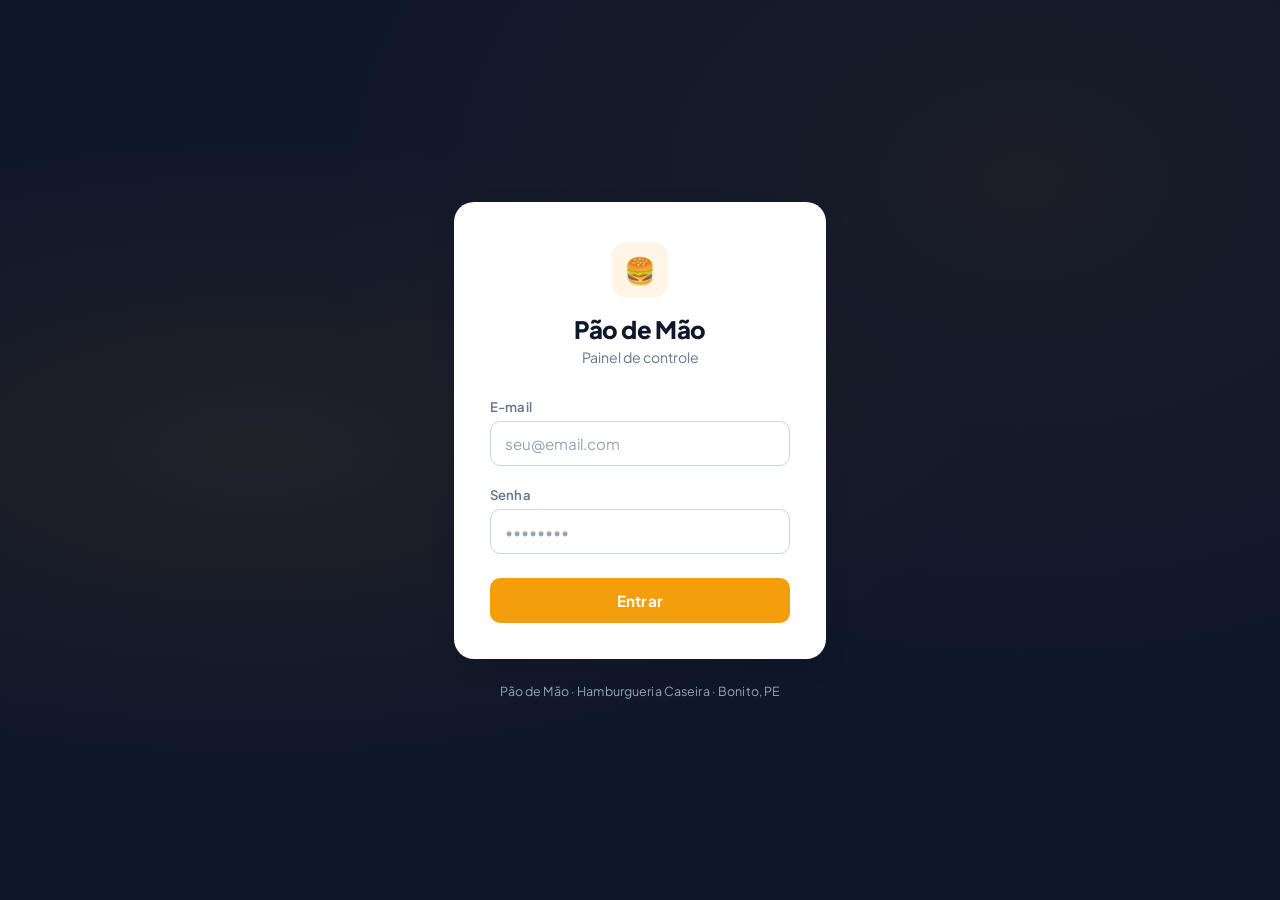
==== frontend/admin/index.html @ 19209ef0 "feat(admin): criar página de login e layout base do dashboard" ====
<!DOCTYPE html>
<html lang="pt-BR">
<head>
  <meta charset="UTF-8" />
  <meta name="viewport" content="width=device-width, initial-scale=1.0" />
  <title>Painel — Pão de Mão</title>
  <meta name="robots" content="noindex, nofollow" />
  <link rel="preconnect" href="https://fonts.googleapis.com" />
  <link rel="preconnect" href="https://fonts.gstatic.com" crossorigin />
  <link href="https://fonts.googleapis.com/css2?family=Plus+Jakarta+Sans:wght@400;500;600;700;800&display=swap" rel="stylesheet" />
  <link rel="stylesheet" href="css/admin.css" />
</head>
<body class="login-page">

  <div class="login-container">
    <div class="login-card">

      <div class="login-brand">
        <div class="login-brand-icon">🍔</div>
        <h1>Pão de Mão</h1>
        <p>Painel de controle</p>
      </div>

      <form id="form-login" class="login-form" novalidate>
        <div class="form-group">
          <label class="form-label" for="input-email">E-mail</label>
          <input
            id="input-email"
            class="form-input"
            type="email"
            placeholder="seu@email.com"
            autocomplete="email"
            required
          />
        </div>

        <div class="form-group">
          <label class="form-label" for="input-senha">Senha</label>
          <input
            id="input-senha"
            class="form-input"
            type="password"
            placeholder="••••••••"
            autocomplete="current-password"
            required
          />
        </div>

        <p id="login-erro" class="login-erro hidden" role="alert"></p>

        <button id="btn-entrar" class="btn-login" type="submit">
          Entrar
        </button>
      </form>

    </div>

    <p class="login-footer">Pão de Mão · Hamburgueria Caseira · Bonito, PE</p>
  </div>

  <script src="js/config.js"></script>
  <script src="js/auth.js"></script>
</body>
</html>
---- frontend/admin/css/admin.css ----
/* =============================================
   RESET & BASE
   ============================================= */
*, *::before, *::after {
  box-sizing: border-box;
  margin: 0;
  padding: 0;
}

html {
  font-size: 16px;
  -webkit-text-size-adjust: 100%;
}

body {
  font-family: 'Plus Jakarta Sans', system-ui, sans-serif;
  background: var(--bg);
  color: var(--texto);
  min-height: 100vh;
  -webkit-font-smoothing: antialiased;
}

img {
  display: block;
  max-width: 100%;
}

button {
  cursor: pointer;
  border: none;
  background: none;
  font-family: inherit;
}

input, textarea, select {
  font-family: inherit;
  font-size: 1rem;
}

a {
  text-decoration: none;
  color: inherit;
}

/* =============================================
   TOKENS DE DESIGN — ADMIN
   ============================================= */
:root {
  /* Superfícies */
  --bg:              #f1f5f9;
  --bg-card:         #ffffff;
  --bg-sidebar:      #0f172a;
  --bg-sidebar-item: rgba(255,255,255,.06);
  --bg-sidebar-ativo: rgba(255,255,255,.12);
  --bg-input:        #ffffff;
  --bg-login:        #0f172a;

  /* Texto */
  --texto:           #0f172a;
  --texto-sec:       #64748b;
  --texto-terc:      #94a3b8;
  --texto-sidebar:   #94a3b8;
  --texto-sidebar-ativo: #ffffff;

  /* Accent */
  --accent:          #f59e0b;
  --accent-hover:    #d97706;
  --accent-light:    rgba(245,158,11,.1);

  /* Feedback */
  --sucesso:         #10b981;
  --sucesso-light:   rgba(16,185,129,.1);
  --erro:            #ef4444;
  --erro-light:      rgba(239,68,68,.08);
  --aviso:           #f59e0b;
  --aviso-light:     rgba(245,158,11,.1);

  /* Bordas */
  --borda:           #e2e8f0;
  --borda-input:     #cbd5e1;
  --borda-focus:     #f59e0b;

  /* Sombras */
  --sombra-sm:   0 1px 2px rgba(0,0,0,.05);
  --sombra-md:   0 4px 12px rgba(0,0,0,.08);
  --sombra-lg:   0 8px 24px rgba(0,0,0,.12);
  --sombra-card: 0 1px 3px rgba(0,0,0,.06), 0 1px 2px rgba(0,0,0,.04);

  /* Raios */
  --radius-sm:  6px;
  --radius-md:  10px;
  --radius-lg:  14px;
  --radius-xl:  20px;

  /* Layout */
  --sidebar-w: 260px;
  --header-h:  64px;

  /* Transições */
  --trans-fast: 150ms ease;
  --trans-base: 200ms ease;
}

/* =============================================
   PÁGINA DE LOGIN
   ============================================= */
.login-page {
  display: flex;
  align-items: center;
  justify-content: center;
  min-height: 100vh;
  background: var(--bg-login);
  position: relative;
  overflow: hidden;
}

/* Textura de fundo sutil */
.login-page::before {
  content: '';
  position: absolute;
  inset: 0;
  background:
    radial-gradient(ellipse at 20% 50%, rgba(245,158,11,.08) 0%, transparent 50%),
    radial-gradient(ellipse at 80% 20%, rgba(245,158,11,.05) 0%, transparent 50%);
  pointer-events: none;
}

.login-container {
  position: relative;
  width: 100%;
  max-width: 420px;
  padding: 0 24px;
}

.login-card {
  background: var(--bg-card);
  border-radius: var(--radius-xl);
  padding: 40px 36px 36px;
  box-shadow: var(--sombra-lg);
}

/* Branding */
.login-brand {
  text-align: center;
  margin-bottom: 32px;
}

.login-brand-icon {
  display: inline-flex;
  align-items: center;
  justify-content: center;
  width: 56px;
  height: 56px;
  background: var(--accent-light);
  border-radius: var(--radius-lg);
  font-size: 1.6rem;
  margin-bottom: 16px;
}

.login-brand h1 {
  font-size: 1.5rem;
  font-weight: 800;
  color: var(--texto);
  letter-spacing: -.02em;
}

.login-brand p {
  font-size: .88rem;
  color: var(--texto-sec);
  margin-top: 4px;
}

/* Formulário */
.login-form {
  display: flex;
  flex-direction: column;
  gap: 20px;
}

.form-group {
  display: flex;
  flex-direction: column;
  gap: 6px;
}

.form-label {
  font-size: .82rem;
  font-weight: 600;
  color: var(--texto-sec);
  letter-spacing: .01em;
}

.form-input {
  width: 100%;
  padding: 12px 14px;
  border: 1.5px solid var(--borda-input);
  border-radius: var(--radius-md);
  background: var(--bg-input);
  color: var(--texto);
  font-size: .95rem;
  transition: border-color var(--trans-fast), box-shadow var(--trans-fast);
  outline: none;
}

.form-input::placeholder {
  color: var(--texto-terc);
}

.form-input:focus {
  border-color: var(--borda-focus);
  box-shadow: 0 0 0 3px var(--accent-light);
}

.form-input:invalid:not(:placeholder-shown) {
  border-color: var(--erro);
}

/* Botão de login */
.btn-login {
  width: 100%;
  padding: 13px 20px;
  background: var(--accent);
  color: #fff;
  border-radius: var(--radius-md);
  font-size: .95rem;
  font-weight: 700;
  letter-spacing: .01em;
  transition: background var(--trans-fast), transform var(--trans-fast);
  margin-top: 4px;
}

.btn-login:hover {
  background: var(--accent-hover);
}

.btn-login:active {
  transform: scale(.985);
}

.btn-login:disabled {
  opacity: .6;
  cursor: not-allowed;
  transform: none;
}

/* Mensagem de erro */
.login-erro {
  padding: 10px 14px;
  background: var(--erro-light);
  border: 1px solid rgba(239,68,68,.2);
  border-radius: var(--radius-sm);
  color: var(--erro);
  font-size: .85rem;
  font-weight: 500;
  line-height: 1.4;
}

/* Rodapé do login */
.login-footer {
  text-align: center;
  margin-top: 24px;
  font-size: .78rem;
  color: var(--texto-terc);
  letter-spacing: .01em;
}

/* =============================================
   LAYOUT DO DASHBOARD (sidebar + conteúdo)
   ============================================= */
.admin-layout {
  display: grid;
  grid-template-columns: var(--sidebar-w) 1fr;
  grid-template-rows: var(--header-h) 1fr;
  grid-template-areas:
    "sidebar header"
    "sidebar conteudo";
  min-height: 100vh;
}

/* ── Sidebar ── */
.sidebar {
  grid-area: sidebar;
  background: var(--bg-sidebar);
  padding: 24px 16px;
  display: flex;
  flex-direction: column;
  gap: 8px;
  position: fixed;
  top: 0;
  left: 0;
  width: var(--sidebar-w);
  height: 100vh;
  overflow-y: auto;
  z-index: 50;
}

.sidebar-brand {
  display: flex;
  align-items: center;
  gap: 12px;
  padding: 4px 12px 20px;
  border-bottom: 1px solid rgba(255,255,255,.08);
  margin-bottom: 8px;
}

.sidebar-brand-icon {
  display: flex;
  align-items: center;
  justify-content: center;
  width: 38px;
  height: 38px;
  background: var(--accent);
  border-radius: var(--radius-sm);
  font-size: 1.1rem;
  flex-shrink: 0;
}

.sidebar-brand h2 {
  font-size: 1.05rem;
  font-weight: 800;
  color: #fff;
  letter-spacing: -.01em;
  white-space: nowrap;
}

.sidebar-brand small {
  display: block;
  font-size: .7rem;
  font-weight: 500;
  color: var(--texto-sidebar);
  margin-top: 1px;
}

.sidebar-nav {
  display: flex;
  flex-direction: column;
  gap: 2px;
  flex: 1;
}

.sidebar-link {
  display: flex;
  align-items: center;
  gap: 12px;
  padding: 10px 12px;
  border-radius: var(--radius-sm);
  color: var(--texto-sidebar);
  font-size: .88rem;
  font-weight: 500;
  transition: background var(--trans-fast), color var(--trans-fast);
  white-space: nowrap;
}

.sidebar-link:hover {
  background: var(--bg-sidebar-item);
  color: #fff;
}

.sidebar-link.ativo {
  background: var(--bg-sidebar-ativo);
  color: var(--texto-sidebar-ativo);
  font-weight: 600;
}

.sidebar-link-icon {
  display: flex;
  align-items: center;
  justify-content: center;
  width: 20px;
  height: 20px;
  font-size: 1rem;
  flex-shrink: 0;
}

.sidebar-spacer {
  flex: 1;
}

.sidebar-logout {
  margin-top: 8px;
  padding-top: 12px;
  border-top: 1px solid rgba(255,255,255,.08);
}

/* ── Header do admin ── */
.admin-header {
  grid-area: header;
  background: var(--bg-card);
  border-bottom: 1px solid var(--borda);
  display: flex;
  align-items: center;
  justify-content: space-between;
  padding: 0 32px;
  height: var(--header-h);
  margin-left: var(--sidebar-w);
}

.admin-header-titulo {
  font-size: 1.15rem;
  font-weight: 700;
  color: var(--texto);
  letter-spacing: -.01em;
}

.admin-header-usuario {
  display: flex;
  align-items: center;
  gap: 10px;
}

.admin-header-nome {
  font-size: .88rem;
  font-weight: 500;
  color: var(--texto-sec);
}

.admin-header-avatar {
  display: flex;
  align-items: center;
  justify-content: center;
  width: 36px;
  height: 36px;
  background: var(--accent-light);
  color: var(--accent);
  border-radius: 50%;
  font-size: .82rem;
  font-weight: 700;
}

/* ── Conteúdo principal ── */
.admin-conteudo {
  grid-area: conteudo;
  padding: 28px 32px 48px;
  margin-left: var(--sidebar-w);
  max-width: 1200px;
}

/* ── Botão menu mobile ── */
.btn-menu-mobile {
  display: none;
  align-items: center;
  justify-content: center;
  width: 40px;
  height: 40px;
  border-radius: var(--radius-sm);
  color: var(--texto);
  font-size: 1.3rem;
  transition: background var(--trans-fast);
}

.btn-menu-mobile:hover {
  background: var(--borda);
}

/* =============================================
   COMPONENTES REUTILIZÁVEIS
   ============================================= */

/* ── Card genérico ── */
.card {
  background: var(--bg-card);
  border: 1px solid var(--borda);
  border-radius: var(--radius-lg);
  box-shadow: var(--sombra-card);
}

.card-header {
  display: flex;
  align-items: center;
  justify-content: space-between;
  padding: 20px 24px;
  border-bottom: 1px solid var(--borda);
}

.card-header h3 {
  font-size: 1rem;
  font-weight: 700;
  color: var(--texto);
}

.card-body {
  padding: 24px;
}

/* ── Botões ── */
.btn {
  display: inline-flex;
  align-items: center;
  justify-content: center;
  gap: 8px;
  padding: 10px 18px;
  border-radius: var(--radius-sm);
  font-size: .88rem;
  font-weight: 600;
  transition: background var(--trans-fast), color var(--trans-fast), transform var(--trans-fast);
  white-space: nowrap;
}

.btn:active { transform: scale(.98); }
.btn:disabled { opacity: .5; cursor: not-allowed; transform: none; }

.btn-primary {
  background: var(--accent);
  color: #fff;
}
.btn-primary:hover { background: var(--accent-hover); }

.btn-secondary {
  background: var(--bg);
  color: var(--texto);
  border: 1px solid var(--borda);
}
.btn-secondary:hover { background: var(--borda); }

.btn-danger {
  background: var(--erro-light);
  color: var(--erro);
}
.btn-danger:hover { background: rgba(239,68,68,.15); }

.btn-sm {
  padding: 7px 12px;
  font-size: .82rem;
}

/* ── Badge ── */
.badge {
  display: inline-flex;
  align-items: center;
  padding: 3px 10px;
  border-radius: 99px;
  font-size: .75rem;
  font-weight: 600;
  letter-spacing: .02em;
}

.badge-sucesso {
  background: var(--sucesso-light);
  color: var(--sucesso);
}

.badge-erro {
  background: var(--erro-light);
  color: var(--erro);
}

.badge-aviso {
  background: var(--aviso-light);
  color: var(--aviso);
}

/* ── Toast / notificação ── */
.toast-container {
  position: fixed;
  top: 20px;
  right: 20px;
  z-index: 999;
  display: flex;
  flex-direction: column;
  gap: 8px;
}

.toast {
  padding: 12px 20px;
  border-radius: var(--radius-md);
  font-size: .88rem;
  font-weight: 500;
  box-shadow: var(--sombra-md);
  animation: toastIn .25s ease-out;
  max-width: 380px;
}

.toast-sucesso {
  background: var(--sucesso);
  color: #fff;
}

.toast-erro {
  background: var(--erro);
  color: #fff;
}

@keyframes toastIn {
  from { opacity: 0; transform: translateX(20px); }
  to   { opacity: 1; transform: translateX(0); }
}

/* ── Tabela ── */
.tabela-wrap {
  overflow-x: auto;
}

.tabela {
  width: 100%;
  border-collapse: collapse;
}

.tabela th {
  text-align: left;
  padding: 12px 16px;
  font-size: .78rem;
  font-weight: 600;
  color: var(--texto-terc);
  text-transform: uppercase;
  letter-spacing: .04em;
  border-bottom: 1px solid var(--borda);
  white-space: nowrap;
}

.tabela td {
  padding: 14px 16px;
  font-size: .9rem;
  color: var(--texto);
  border-bottom: 1px solid var(--borda);
  vertical-align: middle;
}

.tabela tr:last-child td {
  border-bottom: none;
}

.tabela tr:hover td {
  background: rgba(0,0,0,.015);
}

/* ── Vazio ── */
.estado-vazio {
  text-align: center;
  padding: 48px 24px;
  color: var(--texto-terc);
}

.estado-vazio-icon {
  font-size: 2.5rem;
  margin-bottom: 12px;
}

.estado-vazio p {
  font-size: .95rem;
}

/* ── Loading ── */
.loading-spinner {
  display: flex;
  align-items: center;
  justify-content: center;
  padding: 48px;
}

.spinner-admin {
  width: 32px;
  height: 32px;
  border: 3px solid var(--borda);
  border-top-color: var(--accent);
  border-radius: 50%;
  animation: spin .6s linear infinite;
}

@keyframes spin {
  to { transform: rotate(360deg); }
}

/* =============================================
   UTILITÁRIOS
   ============================================= */
.hidden { display: none !important; }

.text-sucesso { color: var(--sucesso); }
.text-erro    { color: var(--erro); }
.text-sec     { color: var(--texto-sec); }
.text-terc    { color: var(--texto-terc); }

.mt-4  { margin-top: 1rem; }
.mt-8  { margin-top: 2rem; }
.mb-4  { margin-bottom: 1rem; }
.gap-4 { gap: 1rem; }

/* =============================================
   RESPONSIVO — TABLET (≤ 1024px)
   ============================================= */
@media (max-width: 1024px) {
  :root {
    --sidebar-w: 220px;
  }
}

/* =============================================
   RESPONSIVO — MOBILE (≤ 768px)
   ============================================= */
@media (max-width: 768px) {
  .admin-layout {
    grid-template-columns: 1fr;
    grid-template-areas:
      "header"
      "conteudo";
  }

  .sidebar {
    transform: translateX(-100%);
    transition: transform var(--trans-base);
    z-index: 200;
    width: 280px;
  }

  .sidebar.aberto {
    transform: translateX(0);
  }

  .sidebar-overlay {
    position: fixed;
    inset: 0;
    background: rgba(0,0,0,.4);
    z-index: 199;
    backdrop-filter: blur(2px);
  }

  .admin-header {
    margin-left: 0;
    padding: 0 16px;
  }

  .admin-conteudo {
    margin-left: 0;
    padding: 20px 16px 48px;
  }

  .btn-menu-mobile {
    display: flex;
  }

  .login-card {
    padding: 32px 24px 28px;
  }
}
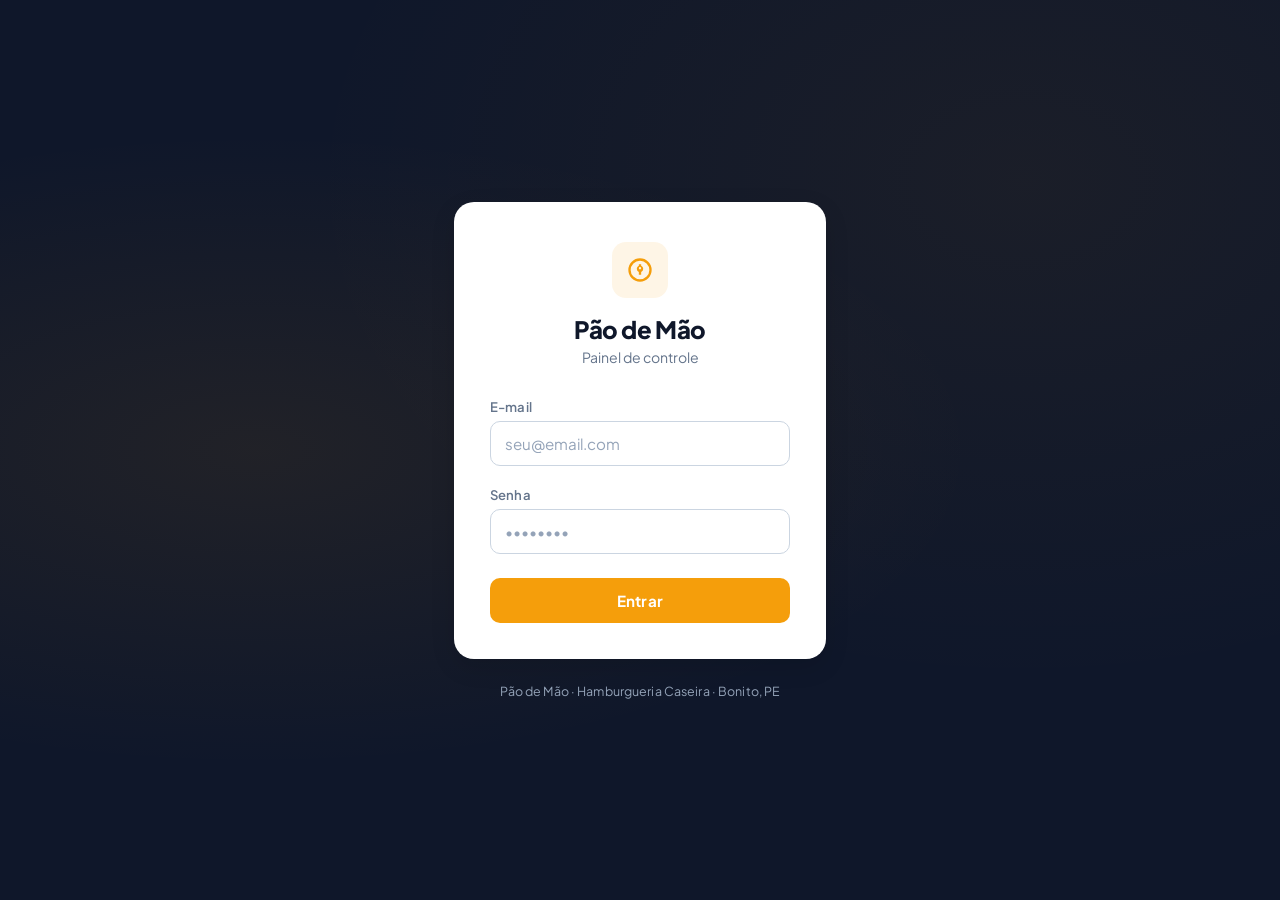
==== commit 728fbd5b: "feat(admin): substituir emojis por ícones SVG Heroicons no painel admin" ====
--- a/frontend/admin/index.html
+++ b/frontend/admin/index.html
@@ -16,7 +16,7 @@
     <div class="login-card">
 
       <div class="login-brand">
-        <div class="login-brand-icon">🍔</div>
+        <div class="login-brand-icon"><svg xmlns="http://www.w3.org/2000/svg" viewBox="0 0 24 24" fill="currentColor" aria-hidden="true" style="width:28px;height:28px;color:var(--accent)"><path d="M12 2a10 10 0 1 1 0 20A10 10 0 0 1 12 2Zm0 2a8 8 0 1 0 0 16A8 8 0 0 0 12 4Zm-1 3h2v1.27a3 3 0 0 1 0 5.46V16h-2v-2.27a3 3 0 0 1 0-5.46V7Zm1 2.5a1 1 0 1 0 0 2 1 1 0 0 0 0-2Z"/></svg></div>
         <h1>Pão de Mão</h1>
         <p>Painel de controle</p>
       </div>
--- a/frontend/admin/css/admin.css
+++ b/frontend/admin/css/admin.css
@@ -1,3 +1,5 @@
+/* frontend/admin/css/admin.css */
+
 /* =============================================
    RESET & BASE
    ============================================= */
@@ -153,7 +155,6 @@
   height: 56px;
   background: var(--accent-light);
   border-radius: var(--radius-lg);
-  font-size: 1.6rem;
   margin-bottom: 16px;
 }
 
@@ -311,8 +312,13 @@
   height: 38px;
   background: var(--accent);
   border-radius: var(--radius-sm);
-  font-size: 1.1rem;
   flex-shrink: 0;
+  color: white;
+}
+
+.sidebar-brand-icon svg {
+  width: 22px;
+  height: 22px;
 }
 
 .sidebar-brand h2 {
@@ -368,8 +374,12 @@
   justify-content: center;
   width: 20px;
   height: 20px;
-  font-size: 1rem;
   flex-shrink: 0;
+}
+
+.sidebar-link-icon svg {
+  width: 20px;
+  height: 20px;
 }
 
 .sidebar-spacer {
@@ -444,8 +454,12 @@
   height: 40px;
   border-radius: var(--radius-sm);
   color: var(--texto);
-  font-size: 1.3rem;
   transition: background var(--trans-fast);
+}
+
+.btn-menu-mobile svg {
+  width: 22px;
+  height: 22px;
 }
 
 .btn-menu-mobile:hover {
@@ -521,6 +535,12 @@
 .btn-sm {
   padding: 7px 12px;
   font-size: .82rem;
+}
+
+.btn svg {
+  width: 16px;
+  height: 16px;
+  flex-shrink: 0;
 }
 
 /* ── Badge ── */
@@ -631,8 +651,16 @@
 }
 
 .estado-vazio-icon {
-  font-size: 2.5rem;
+  display: flex;
+  align-items: center;
+  justify-content: center;
   margin-bottom: 12px;
+  color: var(--texto-terc);
+}
+
+.estado-vazio-icon svg {
+  width: 40px;
+  height: 40px;
 }
 
 .estado-vazio p {
@@ -661,6 +689,488 @@
 }
 
 /* =============================================
+   PEDIDOS
+   ============================================= */
+
+/* Filtros */
+.pedidos-filtros {
+  display: flex;
+  align-items: center;
+  gap: 10px;
+  flex-wrap: wrap;
+  margin-bottom: 20px;
+}
+
+.pedidos-auto-refresh {
+  font-size: .78rem;
+  color: var(--texto-terc);
+  margin-left: auto;
+}
+
+/* Grid de cards */
+.pedidos-grid {
+  display: flex;
+  flex-direction: column;
+  gap: 12px;
+}
+
+/* Card de pedido */
+.pedido-card {
+  background: var(--bg-card);
+  border: 1px solid var(--borda);
+  border-radius: var(--radius-lg);
+  padding: 16px 20px;
+  cursor: pointer;
+  transition: box-shadow var(--trans-fast), border-color var(--trans-fast);
+  box-shadow: var(--sombra-card);
+}
+
+.pedido-card:hover {
+  box-shadow: var(--sombra-md);
+  border-color: var(--accent);
+}
+
+.pedido-card-top {
+  display: flex;
+  align-items: flex-start;
+  justify-content: space-between;
+  gap: 12px;
+  margin-bottom: 10px;
+}
+
+.pedido-card-numero {
+  display: flex;
+  align-items: center;
+  gap: 10px;
+}
+
+.pedido-card-numero strong {
+  font-size: 1rem;
+  color: var(--texto);
+}
+
+.pedido-card-hora {
+  font-size: .82rem;
+  color: var(--texto-terc);
+}
+
+.pedido-card-cliente {
+  font-size: .85rem;
+  color: var(--texto-sec);
+  margin-top: 2px;
+}
+
+.pedido-card-meio {
+  display: flex;
+  align-items: center;
+  gap: 12px;
+  flex-wrap: wrap;
+  padding: 8px 0;
+  border-top: 1px solid var(--borda);
+  border-bottom: 1px solid var(--borda);
+  margin-bottom: 10px;
+}
+
+.pedido-card-tipo {
+  font-size: .85rem;
+  font-weight: 600;
+  color: var(--texto-sec);
+}
+
+.pedido-card-itens {
+  font-size: .82rem;
+  color: var(--texto-terc);
+  flex: 1;
+  white-space: nowrap;
+  overflow: hidden;
+  text-overflow: ellipsis;
+}
+
+.pedido-agendado {
+  font-size: .78rem;
+  font-weight: 600;
+  color: var(--accent);
+  background: var(--accent-light);
+  padding: 2px 8px;
+  border-radius: 99px;
+}
+
+.pedido-card-bottom {
+  display: flex;
+  align-items: center;
+  justify-content: space-between;
+  gap: 12px;
+}
+
+.pedido-card-valores {
+  display: flex;
+  align-items: center;
+  gap: 10px;
+}
+
+.pedido-card-total {
+  font-size: 1rem;
+  font-weight: 700;
+  color: var(--texto);
+}
+
+.pedido-card-pagamento {
+  font-size: .82rem;
+  color: var(--texto-terc);
+}
+
+.pedido-card-acoes {
+  display: flex;
+  align-items: center;
+  gap: 6px;
+}
+
+/* Badges extras para status */
+.badge-info {
+  background: rgba(59,130,246,.1);
+  color: #3b82f6;
+}
+
+.badge-preparo {
+  background: rgba(249,115,22,.1);
+  color: #f97316;
+}
+
+.badge-entregue {
+  background: rgba(107,114,128,.1);
+  color: #6b7280;
+}
+
+/* ── Modal detalhe do pedido ── */
+.detalhe-info-grid {
+  display: grid;
+  grid-template-columns: 1fr 1fr;
+  gap: 14px;
+}
+
+.detalhe-info-item {
+  display: flex;
+  flex-direction: column;
+  gap: 3px;
+}
+
+.detalhe-info-label {
+  font-size: .78rem;
+  font-weight: 600;
+  color: var(--texto-terc);
+  text-transform: uppercase;
+  letter-spacing: .03em;
+}
+
+.detalhe-info-item > span:last-child {
+  font-size: .9rem;
+  color: var(--texto);
+}
+
+.detalhe-secao {
+  margin-top: 20px;
+  padding-top: 16px;
+  border-top: 1px solid var(--borda);
+}
+
+.detalhe-secao h4 {
+  font-size: .88rem;
+  font-weight: 700;
+  color: var(--texto);
+  margin-bottom: 12px;
+}
+
+.detalhe-itens-lista {
+  display: flex;
+  flex-direction: column;
+  gap: 0;
+}
+
+.detalhe-item {
+  display: flex;
+  align-items: flex-start;
+  justify-content: space-between;
+  padding: 10px 0;
+  border-bottom: 1px solid var(--borda);
+  gap: 12px;
+}
+
+.detalhe-item:last-child {
+  border-bottom: none;
+}
+
+.detalhe-item-info {
+  display: flex;
+  gap: 10px;
+  flex: 1;
+}
+
+.detalhe-item-qty {
+  font-size: .88rem;
+  font-weight: 700;
+  color: var(--accent);
+  min-width: 24px;
+}
+
+.detalhe-item-info strong {
+  font-size: .9rem;
+  color: var(--texto);
+}
+
+.detalhe-item-mods {
+  font-size: .78rem;
+  color: var(--texto-terc);
+  margin-top: 2px;
+}
+
+.detalhe-item-obs {
+  font-size: .78rem;
+  color: var(--texto-sec);
+  margin-top: 2px;
+  font-style: italic;
+}
+
+.detalhe-item-preco {
+  font-size: .88rem;
+  font-weight: 600;
+  color: var(--texto);
+  white-space: nowrap;
+}
+
+.detalhe-totais {
+  margin-top: 16px;
+  padding-top: 12px;
+  border-top: 1px solid var(--borda);
+  display: flex;
+  flex-direction: column;
+  gap: 6px;
+}
+
+.detalhe-total-row {
+  display: flex;
+  justify-content: space-between;
+  font-size: .88rem;
+  color: var(--texto-sec);
+}
+
+.detalhe-total-final {
+  padding-top: 8px;
+  border-top: 1px solid var(--borda);
+  font-size: 1rem;
+  color: var(--texto);
+}
+
+/* =============================================
+   ALERTA DE PEDIDO NOVO
+   ============================================= */
+.alerta-novos {
+  display: flex;
+  align-items: center;
+  justify-content: center;
+  gap: 16px;
+  padding: 14px 24px;
+  background: var(--accent);
+  color: #fff;
+  border-radius: var(--radius-lg);
+  margin-bottom: 16px;
+  cursor: pointer;
+  font-weight: 700;
+  font-size: 1rem;
+  box-shadow: var(--sombra-md);
+  animation: alertaPulse 1s ease-in-out infinite;
+  transition: opacity var(--trans-fast);
+}
+
+.alerta-novos:hover {
+  opacity: .9;
+}
+
+.alerta-novos-hint {
+  font-size: .78rem;
+  font-weight: 500;
+  opacity: .8;
+}
+
+@keyframes alertaPulse {
+  0%, 100% { transform: scale(1); }
+  50%      { transform: scale(1.015); box-shadow: 0 4px 20px rgba(245,158,11,.4); }
+}
+
+/* =============================================
+   DASHBOARD
+   ============================================= */
+.dash-welcome {
+  font-size: .95rem;
+  color: var(--texto-sec);
+  margin-bottom: 20px;
+}
+
+.dash-welcome strong {
+  color: var(--texto);
+}
+
+/* Cards de métricas */
+.dash-cards {
+  display: grid;
+  grid-template-columns: repeat(4, 1fr);
+  gap: 16px;
+  margin-bottom: 24px;
+}
+
+.dash-card {
+  display: flex;
+  align-items: center;
+  gap: 16px;
+  padding: 20px;
+  background: var(--bg-card);
+  border: 1px solid var(--borda);
+  border-radius: var(--radius-lg);
+  box-shadow: var(--sombra-card);
+}
+
+.dash-card-icon {
+  display: flex;
+  align-items: center;
+  justify-content: center;
+  width: 48px;
+  height: 48px;
+  border-radius: var(--radius-md);
+  flex-shrink: 0;
+}
+
+.dash-card-icon svg {
+  width: 26px;
+  height: 26px;
+}
+
+.dash-icon-pedidos { background: rgba(59,130,246,.1); color: #3b82f6; }
+.dash-icon-vendas  { background: var(--sucesso-light); color: var(--sucesso); }
+.dash-icon-ticket  { background: var(--accent-light); color: var(--accent); }
+.dash-icon-andamento { background: rgba(249,115,22,.1); color: #f97316; }
+
+.dash-card-info {
+  display: flex;
+  flex-direction: column;
+  gap: 2px;
+}
+
+.dash-card-valor {
+  font-size: 1.4rem;
+  font-weight: 800;
+  color: var(--texto);
+  letter-spacing: -.02em;
+}
+
+.dash-card-label {
+  font-size: .78rem;
+  color: var(--texto-terc);
+  font-weight: 500;
+}
+
+/* Grid de cards menores */
+.dash-grid {
+  display: grid;
+  grid-template-columns: 1fr 1fr;
+  gap: 16px;
+}
+
+.dash-col {
+  display: flex;
+  flex-direction: column;
+  gap: 16px;
+}
+
+/* Status por tipo */
+.stat-status-grid {
+  display: grid;
+  grid-template-columns: repeat(3, 1fr);
+  gap: 12px;
+}
+
+.stat-status-item {
+  display: flex;
+  flex-direction: column;
+  align-items: center;
+  gap: 4px;
+  padding: 14px 8px;
+  border-radius: var(--radius-md);
+  background: rgba(0,0,0,.02);
+}
+
+.stat-status-icon {
+  display: flex;
+  align-items: center;
+  justify-content: center;
+  width: 24px;
+  height: 24px;
+}
+
+.stat-status-icon svg {
+  width: 20px;
+  height: 20px;
+}
+
+.stat-status-count {
+  font-size: 1.3rem;
+  font-weight: 800;
+  color: var(--texto);
+}
+
+.stat-status-label {
+  font-size: .75rem;
+  color: var(--texto-terc);
+  font-weight: 500;
+}
+
+.stat-pendente  { background: var(--aviso-light); }
+.stat-confirmado { background: rgba(59,130,246,.06); }
+.stat-preparo   { background: rgba(249,115,22,.06); }
+.stat-pronto    { background: var(--sucesso-light); }
+.stat-entregue  { background: rgba(107,114,128,.06); }
+.stat-cancelado { background: var(--erro-light); }
+
+/* Tipo grid */
+.stat-tipo-grid {
+  display: grid;
+  grid-template-columns: 1fr 1fr;
+  gap: 12px;
+}
+
+.stat-tipo-item {
+  display: flex;
+  flex-direction: column;
+  align-items: center;
+  gap: 6px;
+  padding: 16px 8px;
+  border-radius: var(--radius-md);
+  background: rgba(0,0,0,.02);
+}
+
+.stat-tipo-icon {
+  display: flex;
+  align-items: center;
+  justify-content: center;
+  width: 28px;
+  height: 28px;
+  color: var(--texto-sec);
+}
+
+.stat-tipo-icon svg {
+  width: 22px;
+  height: 22px;
+}
+
+.stat-tipo-label {
+  font-size: .78rem;
+  color: var(--texto-terc);
+}
+
+.stat-tipo-item strong {
+  font-size: 1.2rem;
+  color: var(--texto);
+}
+
+/* =============================================
    UTILITÁRIOS
    ============================================= */
 .hidden { display: none !important; }
@@ -674,6 +1184,403 @@
 .mt-8  { margin-top: 2rem; }
 .mb-4  { margin-bottom: 1rem; }
 .gap-4 { gap: 1rem; }
+
+/* =============================================
+   MODAL ADMIN
+   ============================================= */
+.modal-admin {
+  position: fixed;
+  inset: 0;
+  z-index: 300;
+  display: flex;
+  align-items: center;
+  justify-content: center;
+  padding: 24px;
+}
+
+.modal-admin-overlay {
+  position: absolute;
+  inset: 0;
+  background: rgba(0,0,0,.45);
+  backdrop-filter: blur(2px);
+}
+
+.modal-admin-box {
+  position: relative;
+  z-index: 1;
+  width: 100%;
+  max-width: 480px;
+  max-height: 90vh;
+  background: var(--bg-card);
+  border-radius: var(--radius-lg);
+  box-shadow: var(--sombra-lg);
+  display: flex;
+  flex-direction: column;
+  animation: modalIn .2s ease-out;
+}
+
+.modal-admin-lg { max-width: 560px; }
+.modal-admin-sm { max-width: 380px; }
+
+@keyframes modalIn {
+  from { opacity: 0; transform: scale(.96) translateY(8px); }
+  to   { opacity: 1; transform: scale(1) translateY(0); }
+}
+
+.modal-admin-header {
+  display: flex;
+  align-items: center;
+  justify-content: space-between;
+  padding: 20px 24px 16px;
+  border-bottom: 1px solid var(--borda);
+  flex-shrink: 0;
+}
+
+.modal-admin-header h3 {
+  font-size: 1.05rem;
+  font-weight: 700;
+  color: var(--texto);
+}
+
+.modal-admin-fechar {
+  display: flex;
+  align-items: center;
+  justify-content: center;
+  width: 30px;
+  height: 30px;
+  border-radius: var(--radius-sm);
+  color: var(--texto-terc);
+  transition: background var(--trans-fast), color var(--trans-fast);
+}
+
+.modal-admin-fechar svg {
+  width: 16px;
+  height: 16px;
+}
+
+.modal-admin-fechar:hover {
+  background: var(--borda);
+  color: var(--texto);
+}
+
+.modal-admin-body {
+  padding: 20px 24px;
+  overflow-y: auto;
+  flex: 1;
+  display: flex;
+  flex-direction: column;
+  gap: 16px;
+}
+
+.modal-admin-footer {
+  display: flex;
+  align-items: center;
+  justify-content: flex-end;
+  gap: 10px;
+  padding: 16px 24px;
+  border-top: 1px solid var(--borda);
+  flex-shrink: 0;
+}
+
+/* =============================================
+   FORM HELPERS
+   ============================================= */
+.form-row {
+  display: flex;
+  gap: 16px;
+  align-items: flex-start;
+}
+
+.form-flex {
+  flex: 1;
+}
+
+.form-checkbox {
+  display: flex !important;
+  align-items: center;
+  gap: 8px;
+  cursor: pointer;
+  user-select: none;
+}
+
+.form-checkbox input[type="checkbox"] {
+  width: 18px;
+  height: 18px;
+  accent-color: var(--accent);
+  cursor: pointer;
+}
+
+textarea.form-input {
+  resize: vertical;
+  min-height: 60px;
+}
+
+/* =============================================
+   UPLOAD DE FOTO
+   ============================================= */
+.foto-upload-area {
+  display: flex;
+  flex-wrap: wrap;
+  align-items: center;
+  gap: 12px;
+}
+
+.foto-placeholder {
+  width: 100px;
+  height: 100px;
+  border: 2px dashed var(--borda-input);
+  border-radius: var(--radius-md);
+  display: flex;
+  flex-direction: column;
+  align-items: center;
+  justify-content: center;
+  gap: 4px;
+  color: var(--texto-terc);
+  font-size: .75rem;
+  cursor: pointer;
+  transition: border-color var(--trans-fast);
+}
+
+.foto-placeholder span:first-child {
+  font-size: 1.5rem;
+}
+
+.foto-placeholder:hover {
+  border-color: var(--accent);
+}
+
+.foto-preview {
+  width: 100px;
+  height: 100px;
+  object-fit: cover;
+  border-radius: var(--radius-md);
+  border: 2px solid var(--borda);
+}
+
+.foto-remover {
+  align-self: flex-end;
+}
+
+/* =============================================
+   MODIFICADORES (admin)
+   ============================================= */
+.mod-lista {
+  display: flex;
+  flex-direction: column;
+  gap: 16px;
+}
+
+.mod-grupo {
+  border: 1px solid var(--borda);
+  border-radius: var(--radius-md);
+  overflow: hidden;
+}
+
+.mod-grupo-header {
+  display: flex;
+  align-items: center;
+  justify-content: space-between;
+  gap: 12px;
+  padding: 12px 16px;
+  background: rgba(0,0,0,.02);
+  border-bottom: 1px solid var(--borda);
+  flex-wrap: wrap;
+}
+
+.mod-grupo-info {
+  display: flex;
+  align-items: center;
+  gap: 8px;
+  flex-wrap: wrap;
+}
+
+.mod-grupo-info strong {
+  font-size: .95rem;
+  color: var(--texto);
+}
+
+.mod-grupo-acoes {
+  display: flex;
+  align-items: center;
+  gap: 6px;
+}
+
+.mod-opcoes {
+  padding: 4px 16px;
+}
+
+.mod-opcao {
+  display: flex;
+  align-items: center;
+  justify-content: space-between;
+  padding: 10px 0;
+  border-bottom: 1px solid var(--borda);
+  gap: 12px;
+}
+
+.mod-opcao:last-child {
+  border-bottom: none;
+}
+
+.mod-opcao-info {
+  display: flex;
+  align-items: center;
+  gap: 10px;
+  flex: 1;
+  font-size: .9rem;
+}
+
+.mod-opcao-preco {
+  font-size: .82rem;
+  font-weight: 600;
+  color: var(--accent);
+}
+
+.mod-opcao-acoes {
+  display: flex;
+  align-items: center;
+  gap: 4px;
+  flex-shrink: 0;
+}
+
+/* Badge de contagem no botão de modificadores */
+.mod-badge {
+  display: inline-flex;
+  align-items: center;
+  justify-content: center;
+  min-width: 16px;
+  height: 16px;
+  padding: 0 4px;
+  background: var(--accent);
+  color: #fff;
+  border-radius: 99px;
+  font-size: .65rem;
+  font-weight: 700;
+  margin-left: 4px;
+}
+
+/* =============================================
+   CONFIGURAÇÕES
+   ============================================= */
+
+/* Grid de 2 colunas para campos de formulário */
+.form-grid-2 {
+  display: grid;
+  grid-template-columns: 1fr 1fr;
+  gap: 16px;
+}
+
+/* Toggle switch */
+.toggle {
+  position: relative;
+  display: inline-flex;
+  width: 44px;
+  height: 24px;
+  flex-shrink: 0;
+  cursor: pointer;
+}
+
+.toggle input {
+  opacity: 0;
+  width: 0;
+  height: 0;
+}
+
+.toggle-slider {
+  position: absolute;
+  inset: 0;
+  background: var(--borda-input);
+  border-radius: 24px;
+  transition: background var(--trans-base);
+}
+
+.toggle-slider::before {
+  content: '';
+  position: absolute;
+  width: 18px;
+  height: 18px;
+  background: #fff;
+  border-radius: 50%;
+  top: 3px;
+  left: 3px;
+  transition: transform var(--trans-base);
+  box-shadow: var(--sombra-sm);
+}
+
+.toggle input:checked + .toggle-slider { background: var(--sucesso); }
+.toggle input:checked + .toggle-slider::before { transform: translateX(20px); }
+.toggle input:focus-visible + .toggle-slider { outline: 3px solid var(--accent); outline-offset: 2px; }
+
+/* Linha toggle + descrição */
+.toggle-row {
+  display: flex;
+  align-items: flex-start;
+  justify-content: space-between;
+  gap: 20px;
+}
+
+.toggle-row-texto { flex: 1; }
+
+.toggle-row-label {
+  font-size: .92rem;
+  font-weight: 600;
+  color: var(--texto);
+}
+
+.toggle-row-desc {
+  font-size: .82rem;
+  color: var(--texto-sec);
+  margin-top: 3px;
+  line-height: 1.45;
+}
+
+/* Horários */
+.horarios-lista {
+  display: flex;
+  flex-direction: column;
+  gap: 8px;
+}
+
+.horario-dia {
+  border: 1px solid var(--borda);
+  border-radius: var(--radius-md);
+  overflow: hidden;
+}
+
+.horario-dia-header {
+  display: flex;
+  align-items: center;
+  gap: 12px;
+  padding: 12px 16px;
+  background: var(--bg);
+}
+
+.horario-dia-nome {
+  font-size: .9rem;
+  font-weight: 600;
+  color: var(--texto);
+  flex: 1;
+}
+
+.horario-dia-campos {
+  display: grid;
+  grid-template-columns: 1fr 1fr;
+  gap: 16px;
+  padding: 16px;
+  background: var(--bg-card);
+  border-top: 1px solid var(--borda);
+}
+
+/* Ações do formulário */
+.form-acoes {
+  display: flex;
+  justify-content: flex-end;
+  padding-bottom: 32px;
+}
+
+/* Utilitários de espaçamento */
+.mb-3 { margin-bottom: 16px; }
+.mb-4 { margin-bottom: 24px; }
 
 /* =============================================
    RESPONSIVO — TABLET (≤ 1024px)
@@ -681,6 +1588,10 @@
 @media (max-width: 1024px) {
   :root {
     --sidebar-w: 220px;
+  }
+
+  .dash-cards {
+    grid-template-columns: repeat(2, 1fr);
   }
 }
 
@@ -731,4 +1642,61 @@
   .login-card {
     padding: 32px 24px 28px;
   }
+
+  .modal-admin {
+    padding: 12px;
+  }
+
+  .modal-admin-box {
+    max-width: 100%;
+  }
+
+  .form-row {
+    flex-direction: column;
+    gap: 12px;
+  }
+
+  .pedido-card-bottom {
+    flex-direction: column;
+    align-items: flex-start;
+    gap: 10px;
+  }
+
+  .pedidos-filtros {
+    gap: 8px;
+  }
+
+  .pedidos-auto-refresh {
+    margin-left: 0;
+    width: 100%;
+  }
+
+  .detalhe-info-grid {
+    grid-template-columns: 1fr;
+  }
+
+  .dash-cards {
+    grid-template-columns: 1fr;
+  }
+
+  .dash-grid {
+    grid-template-columns: 1fr;
+  }
+
+  .form-grid-2         { grid-template-columns: 1fr; }
+  .horario-dia-campos  { grid-template-columns: 1fr 1fr; }
+
+  .stat-status-grid {
+    grid-template-columns: repeat(2, 1fr);
+  }
+}
+
+
+/* ─────────────────────────────────────────────────────────
+   IMPRESSÃO — oculta tudo (o cupom é gerado em janela nova
+   por imprimirPedido() com HTML próprio para papel térmico)
+   ───────────────────────────────────────────────────────── */
+
+@media print {
+  body { display: none !important; }
 }
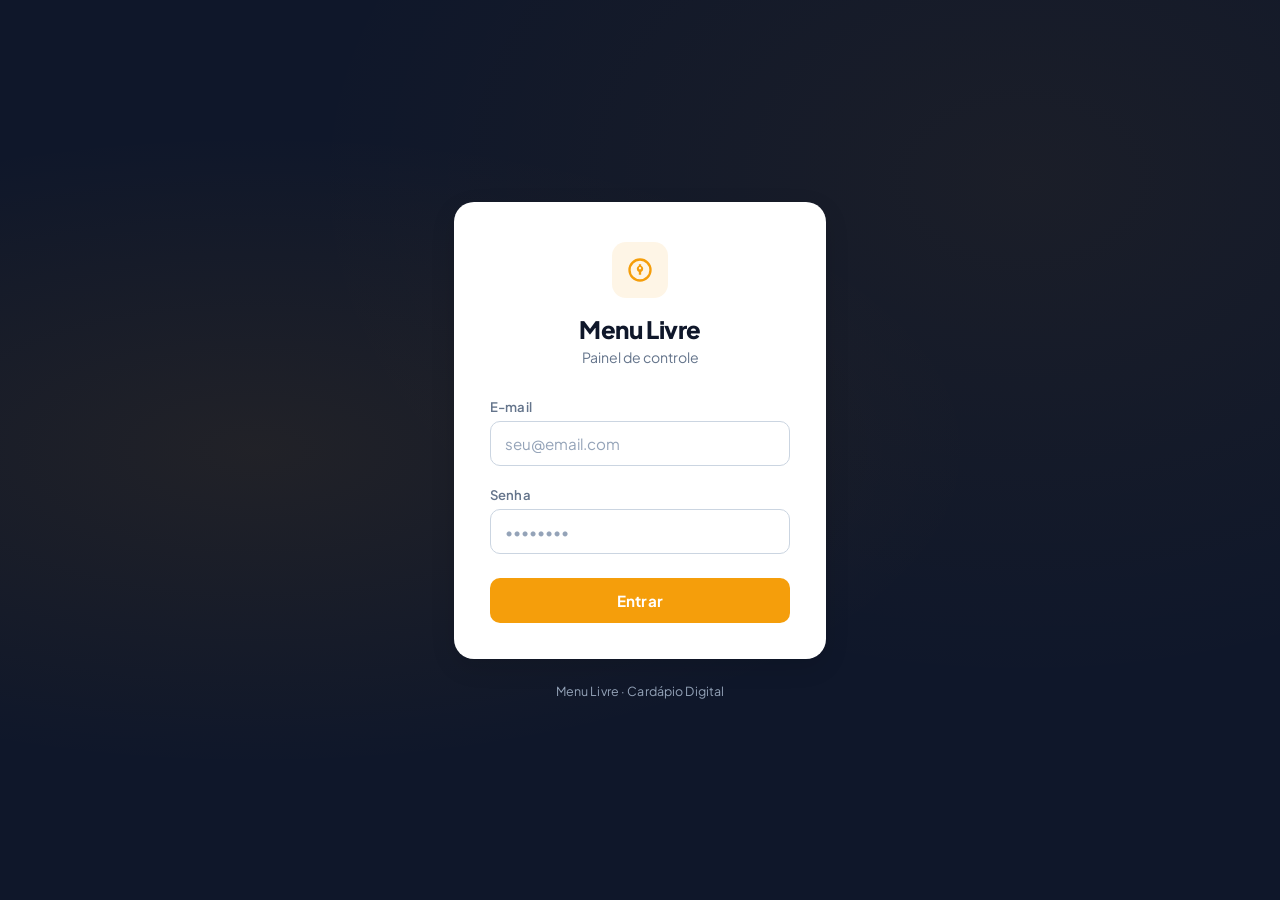
==== commit 8c7dd504: "fix(frontend): substituir dados hardcoded da loja no painel admin" ====
--- a/frontend/admin/index.html
+++ b/frontend/admin/index.html
@@ -3,7 +3,7 @@
 <head>
   <meta charset="UTF-8" />
   <meta name="viewport" content="width=device-width, initial-scale=1.0" />
-  <title>Painel — Pão de Mão</title>
+  <title>Painel Admin — Menu Livre</title>
   <meta name="robots" content="noindex, nofollow" />
   <link rel="preconnect" href="https://fonts.googleapis.com" />
   <link rel="preconnect" href="https://fonts.gstatic.com" crossorigin />
@@ -17,7 +17,7 @@
 
       <div class="login-brand">
         <div class="login-brand-icon"><svg xmlns="http://www.w3.org/2000/svg" viewBox="0 0 24 24" fill="currentColor" aria-hidden="true" style="width:28px;height:28px;color:var(--accent)"><path d="M12 2a10 10 0 1 1 0 20A10 10 0 0 1 12 2Zm0 2a8 8 0 1 0 0 16A8 8 0 0 0 12 4Zm-1 3h2v1.27a3 3 0 0 1 0 5.46V16h-2v-2.27a3 3 0 0 1 0-5.46V7Zm1 2.5a1 1 0 1 0 0 2 1 1 0 0 0 0-2Z"/></svg></div>
-        <h1>Pão de Mão</h1>
+        <h1>Menu Livre</h1>
         <p>Painel de controle</p>
       </div>
 
@@ -55,7 +55,7 @@
 
     </div>
 
-    <p class="login-footer">Pão de Mão · Hamburgueria Caseira · Bonito, PE</p>
+    <p class="login-footer">Menu Livre · Cardápio Digital</p>
   </div>
 
   <script src="js/config.js"></script>
--- a/frontend/admin/css/admin.css
+++ b/frontend/admin/css/admin.css
@@ -1693,6 +1693,52 @@
 
 
 /* ─────────────────────────────────────────────────────────
+   INPUT DE COR — swatch + texto sincronizados
+   ───────────────────────────────────────────── */
+
+.cor-input-wrap {
+  display: flex;
+  align-items: center;
+  gap: 8px;
+}
+
+.cor-swatch {
+  width: 40px;
+  height: 40px;
+  padding: 2px;
+  border: 1px solid var(--borda-input);
+  border-radius: var(--radius-sm);
+  background: var(--bg-input);
+  cursor: pointer;
+  flex-shrink: 0;
+  /* Remove o estilo padrão do browser */
+  -webkit-appearance: none;
+  appearance: none;
+}
+
+.cor-swatch::-webkit-color-swatch-wrapper { padding: 0; }
+.cor-swatch::-webkit-color-swatch {
+  border: none;
+  border-radius: calc(var(--radius-sm) - 2px);
+}
+.cor-swatch::-moz-color-swatch {
+  border: none;
+  border-radius: calc(var(--radius-sm) - 2px);
+}
+
+.cor-swatch:focus {
+  outline: 2px solid var(--accent);
+  outline-offset: 2px;
+}
+
+.cor-texto {
+  flex: 1;
+  font-family: 'Courier New', monospace;
+  font-size: .875rem;
+  letter-spacing: .03em;
+}
+
+/* ─────────────────────────────────────────────────────────
    IMPRESSÃO — oculta tudo (o cupom é gerado em janela nova
    por imprimirPedido() com HTML próprio para papel térmico)
    ───────────────────────────────────────────────────────── */
